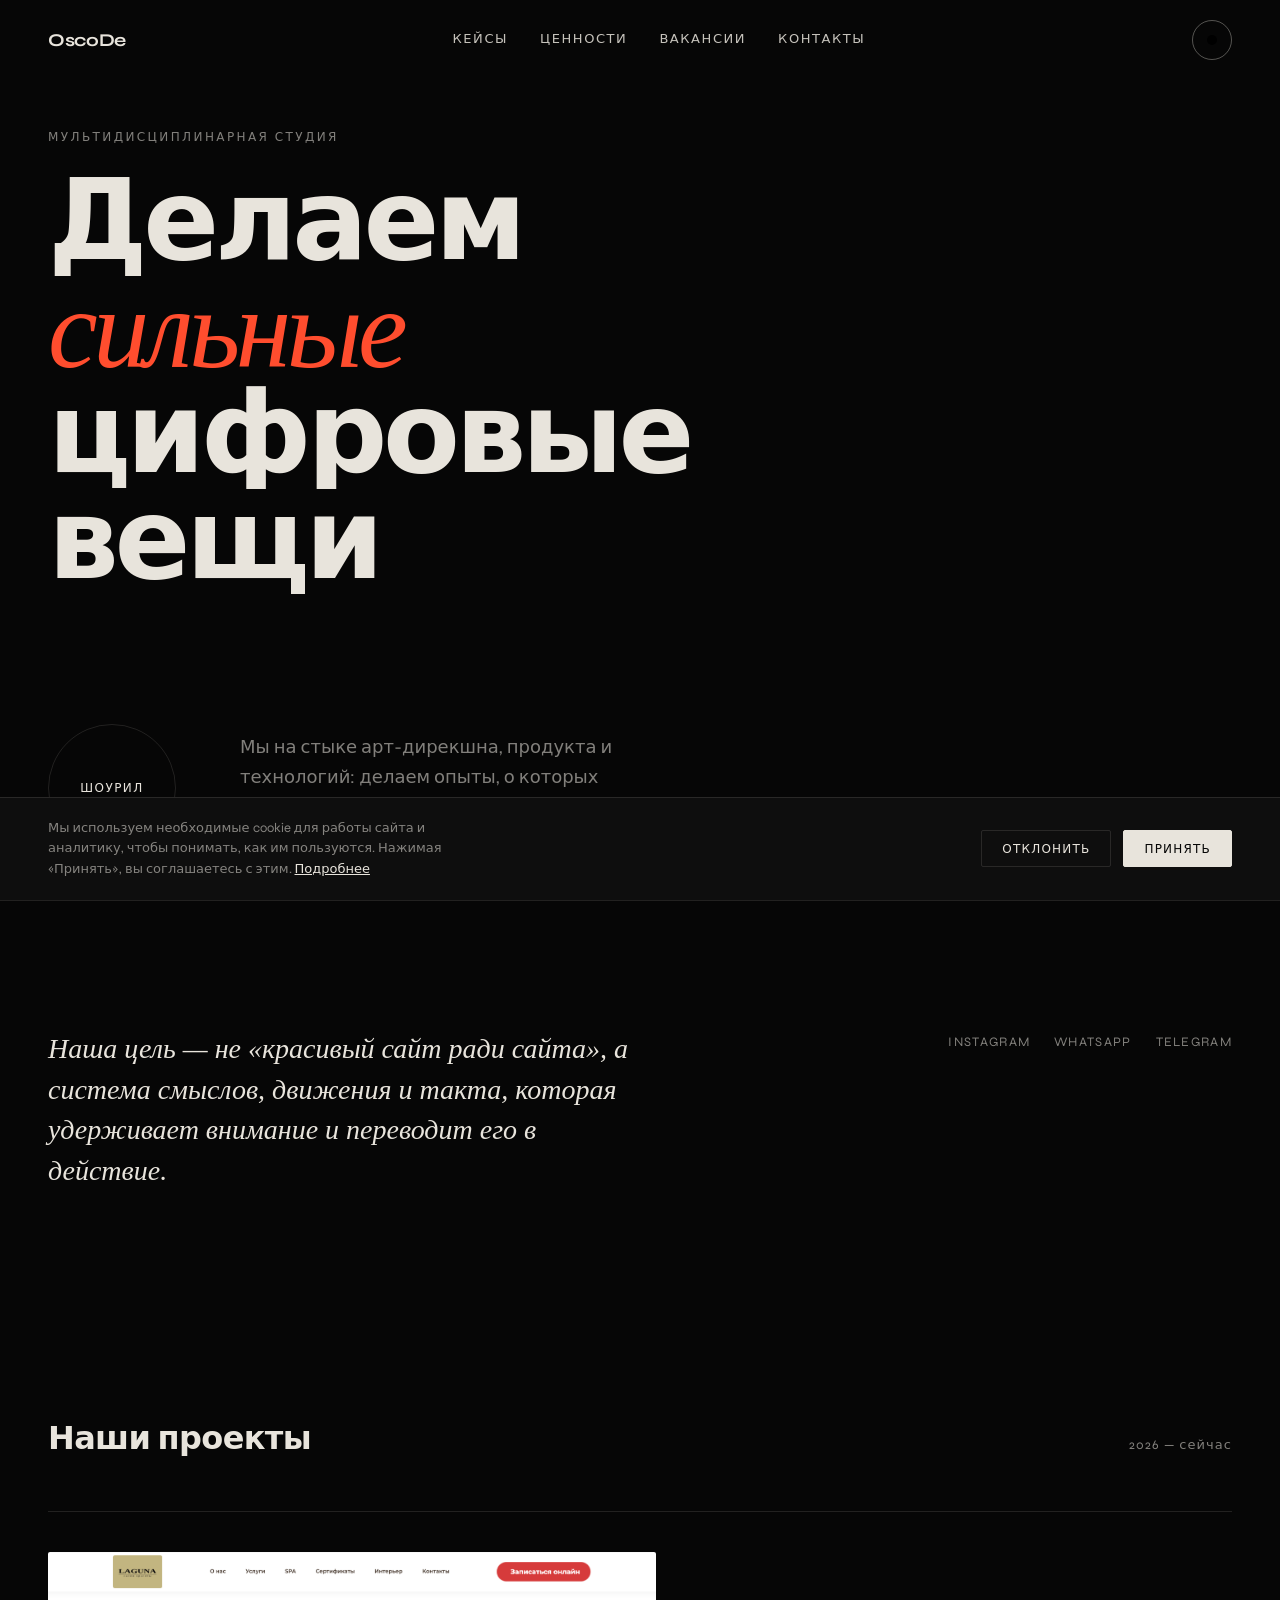
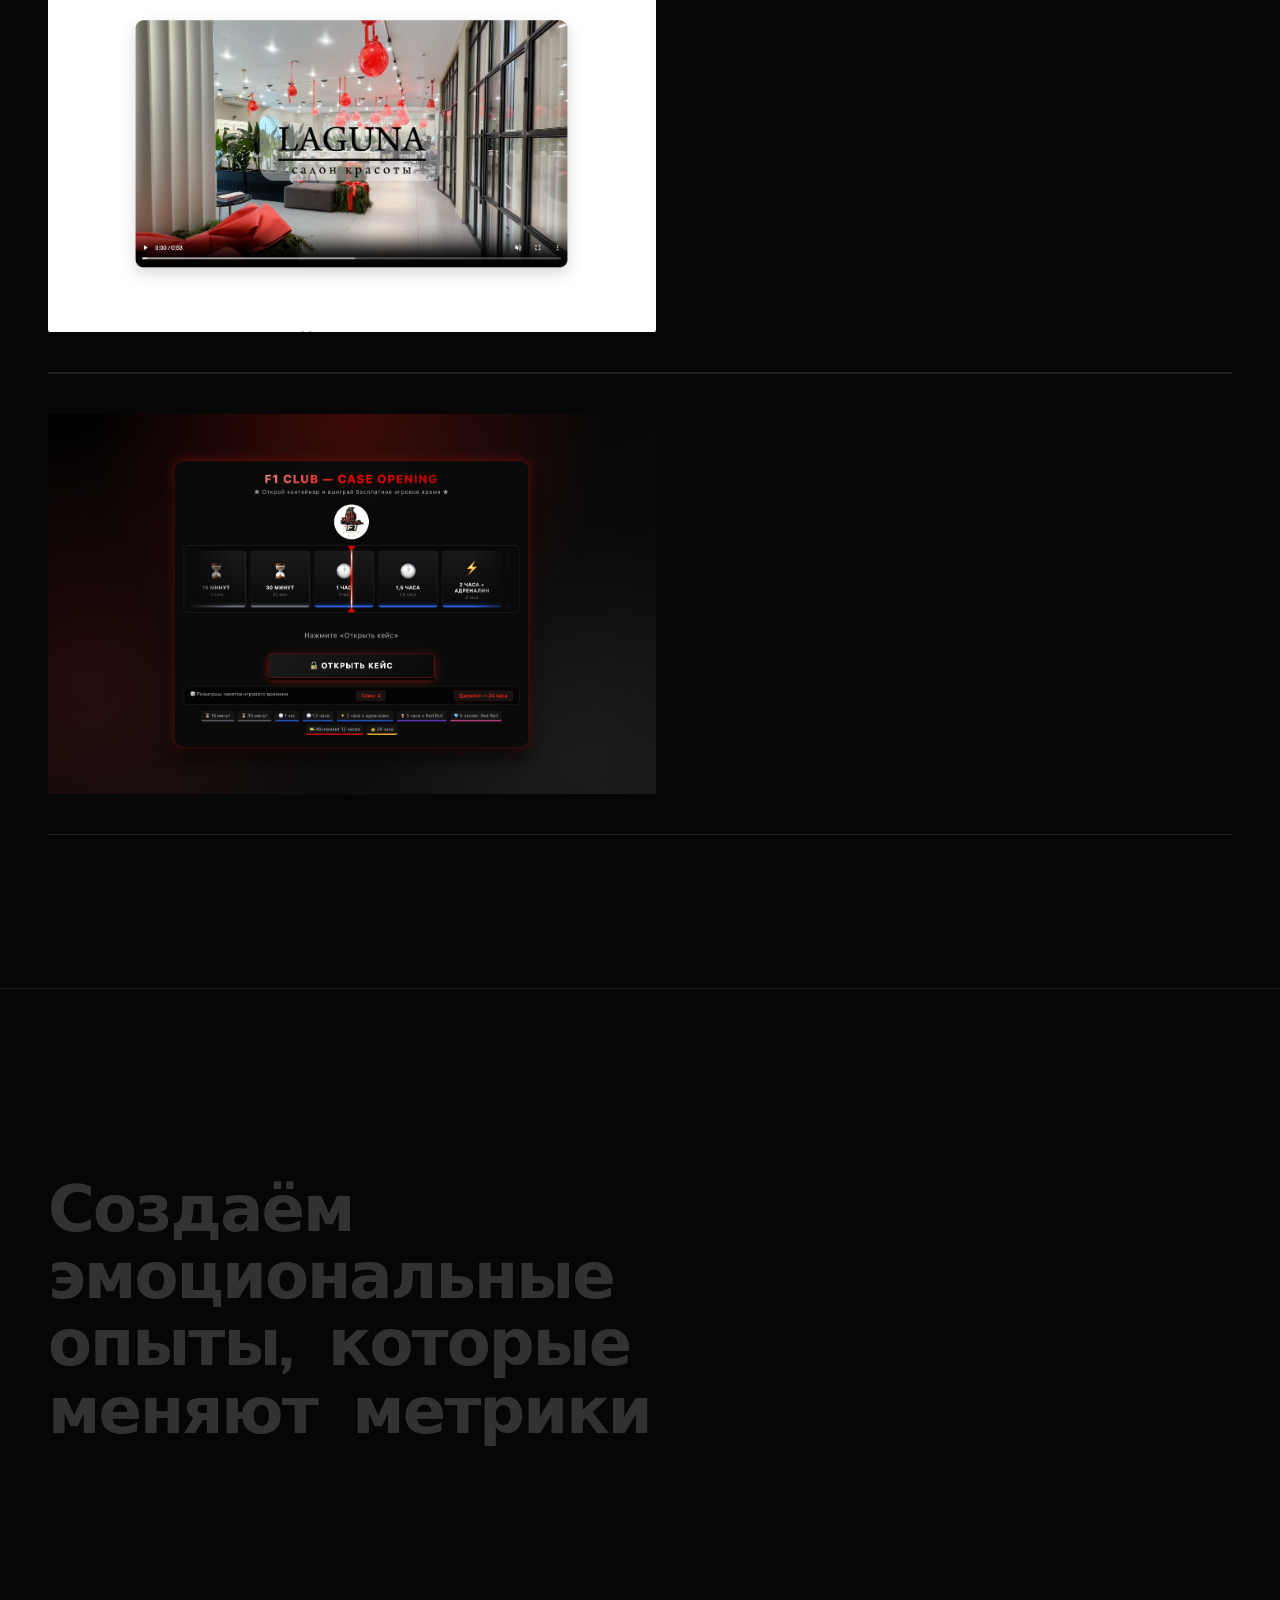
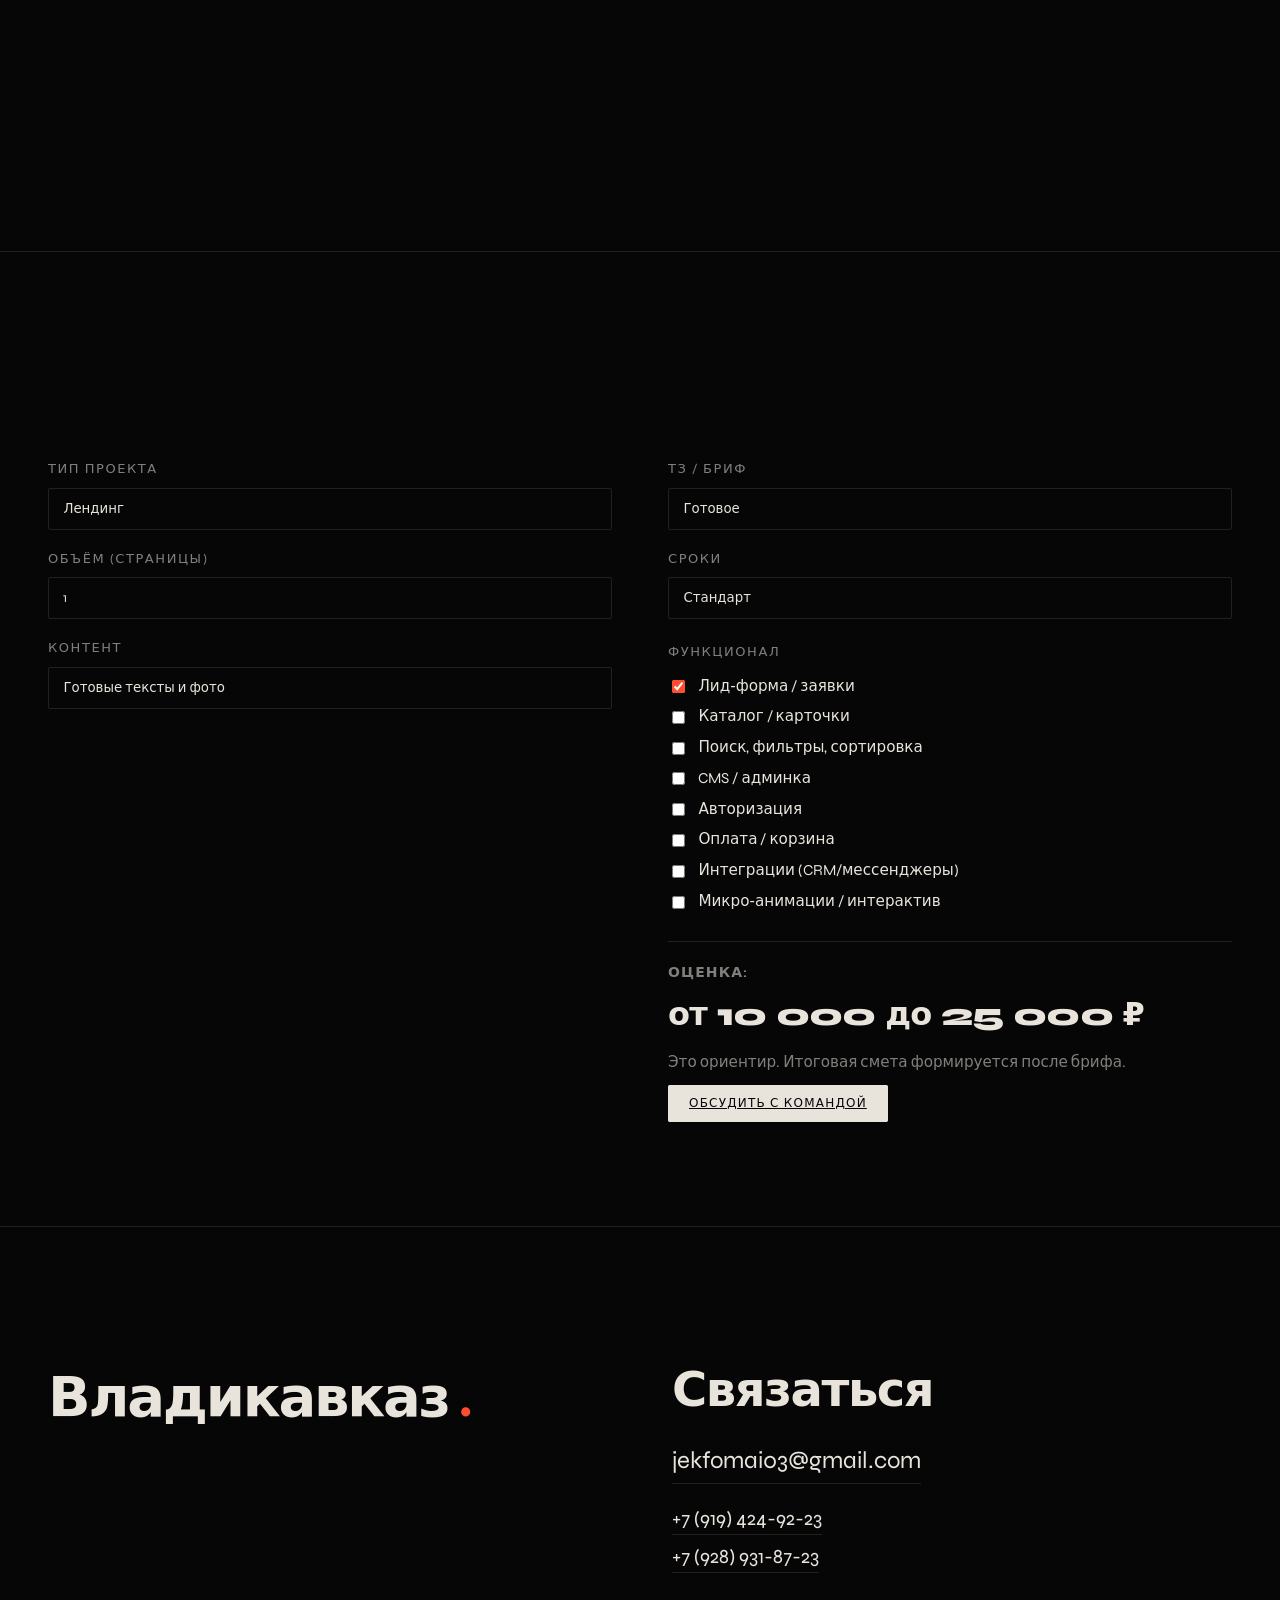
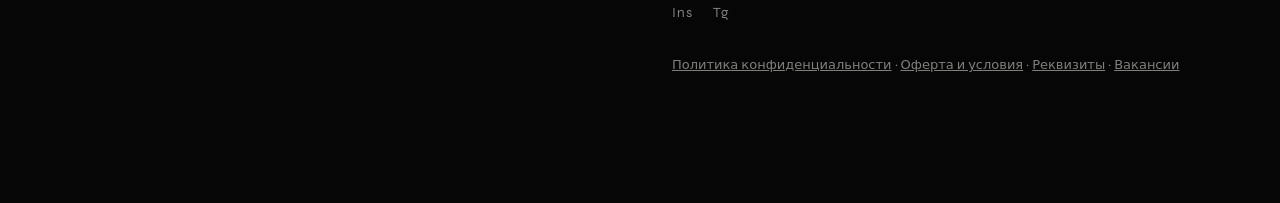
==== index.html @ dafb3a0c "Add files via upload" ====
<!DOCTYPE html>
<html lang="ru">
  <head>
    <meta charset="UTF-8" />
    <meta name="viewport" content="width=device-width, initial-scale=1.0, viewport-fit=cover" />
    <title>OscoDe — креативная студия</title>
    <link rel="preconnect" href="https://fonts.googleapis.com" />
    <link rel="preconnect" href="https://fonts.gstatic.com" crossorigin />
    <link
      href="https://fonts.googleapis.com/css2?family=Syne:wght@400;700&display=swap"
      rel="stylesheet"
    />
    <link rel="stylesheet" href="styles.css" />
  </head>
  <body>
    <header class="header">
      <a class="logo" href="index.html">OscoDe</a>
      <nav class="nav" aria-label="Основное меню">
        <a href="#work">Кейсы</a>
        <a href="#values">Ценности</a>
        <a href="careers.html">Вакансии</a>
        <a href="#contact">Контакты</a>
      </nav>
      <div class="header-actions">
        <button type="button" class="btn-sound" id="soundToggle" aria-pressed="false" title="Звук">
          <span class="btn-sound__icon" aria-hidden="true"></span>
          <span class="visually-hidden">Переключить звук</span>
        </button>
        <button type="button" class="btn-menu" id="menuToggle" aria-expanded="false" aria-controls="mobileNav">
          <span></span><span></span>
        </button>
      </div>
    </header>

    <div class="mobile-nav" id="mobileNav" hidden>
      <nav aria-label="Мобильное меню">
        <a href="#work">Кейсы</a>
        <a href="#values">Ценности</a>
        <a href="careers.html">Вакансии</a>
        <a href="#contact">Контакты</a>
      </nav>
      <a class="mobile-nav__reel" href="#showreel">Смотреть шоурил</a>
    </div>

    <main>
      <section class="hero" id="studio">
        <p class="hero__eyebrow" data-reveal>Мультидисциплинарная студия</p>
        <h1 class="hero__title" data-reveal>
          <span class="hero__line" data-split style="--ld: 0s">Делаем</span>
          <span class="hero__line hero__line--accent" data-split style="--ld: 0.15s">сильные</span>
          <span class="hero__line" data-split style="--ld: 0.3s">цифровые</span>
          <span class="hero__line" data-split style="--ld: 0.45s">вещи</span>
        </h1>
        <div class="hero__bottom" data-reveal>
          <a class="hero__cta" href="#showreel" id="showreel">Шоурил</a>
          <p class="hero__lead">
            Мы на стыке арт-дирекшна, продукта и технологий: делаем опыты, о которых говорят,
            и помогаем брендам расти в культуре, технологиях и развлечениях.
          </p>
        </div>
      </section>

      <section class="intro">
        <div class="intro__grid">
          <p class="intro__text" data-reveal>
            Наша цель — не «красивый сайт ради сайта», а система смыслов, движения и такта,
            которая удерживает внимание и переводит его в действие.
          </p>
          <ul class="intro__social" aria-label="Соцсети">
            <li><a href="https://www.instagram.com/osco.de?igsh=a25kbjk2dnR3MXRl" rel="noopener">Instagram</a></li>
            <li><a href="https://wa.me/89194249223" rel="noopener">WhatsApp</a></li>
            <li><a href="https://t.me/DATI05" rel="noopener">Telegram</a></li>
          </ul>
        </div>
      </section>

      <section class="work" id="work">
        <div class="section-head" data-reveal>
          <h2 class="section-head__title">Наши проекты</h2>
          <p class="section-head__meta">2026 — сейчас</p>
        </div>
        <div class="work__list">
          <article class="case">
            <a class="case__link" href="https://laguna15.ru/">
              <!-- <div class="case__media case__media--1" data-reveal></div> -->
              <img src="laguna.png" class="case__link-img">
              <div class="case__body" data-reveal>
                <span class="case__tag">Web</span>
                <h3 class="case__title">LAGUNA</h3>
                <p class="case__desc">Иммерсивный опыт для салона LAGUNA</p>
                <span class="case__arrow">Смотреть →</span>
              </div>
            </a>
          </article>
        </div>
        <div class="work__list">
          <article class="case">
            <a class="case__link" href="https://jekfomai03-ux.github.io/F1SPIN/">
              <!-- <div class="case__media case__media--1" data-reveal></div> -->
              <img src="F1.png" class="case__link-img">
              <div class="case__body" data-reveal>
                <span class="case__tag">Web</span>
                <h3 class="case__title">F1</h3>
                <p class="case__desc">Разработка рабочего продукта для компьютерного клуба F1</p>
                <span class="case__arrow">Смотреть →</span>
              </div>
            </a>
          </article>
        </div>
      </section>

      <section class="manifesto" id="values">
        <p class="manifesto__label" data-reveal>Как мы это делаем</p>
        <h2 class="manifesto__title" data-manifesto>
          Создаём эмоциональные опыты, которые меняют метрики
        </h2>
        <div class="manifesto__content" data-reveal>
          <p>
            OscoDe — команда дизайна и инженерии: мы работаем из Владикавказа с клиентами по всему миру.
            Фокус на качестве картинки, честности интерфейса и технической выверенности — наша подпись.
          </p>
          <p>
            Нам важно вести за собой зрителя: от первого кадра до конверсии — одной линией.
          </p>
        </div>
      </section>

      <section class="calculator" id="calculator">
        <div class="section-head" data-reveal>
          <h2 class="section-head__title">Калькулятор стоимости</h2>
          <p class="section-head__meta">Диапазон за разработку</p>
        </div>

        <div class="calculator__grid" data-reveal>
          <div class="calculator__col">
            <div class="field">
              <label for="calcType">Тип проекта</label>
              <select id="calcType">
                <option value="landing" selected>Лендинг</option>
                <option value="multipage">Многостраничный сайт</option>
                <option value="catalog">Сайт-каталог</option>
                <option value="webapp">Веб‑приложение</option>
              </select>
            </div>

            <div class="field">
              <label for="calcPages">Объём (страницы)</label>
              <select id="calcPages">
                <option value="1" selected>1</option>
                <option value="2-3">2–3</option>
                <option value="4-7">4–7</option>
                <option value="8-15">8–15</option>
                <option value="16+">16+</option>
              </select>
            </div>

            <div class="field">
              <label for="calcContent">Контент</label>
              <select id="calcContent">
                <option value="ready" selected>Готовые тексты и фото</option>
                <option value="partial">Частичная подготовка</option>
                <option value="need">Нужна подготовка</option>
              </select>
            </div>
          </div>

          <div class="calculator__col">
            <div class="field">
              <label for="calcBrief">ТЗ / бриф</label>
              <select id="calcBrief">
                <option value="clear" selected>Готовое</option>
                <option value="partial">Частично</option>
                <option value="none">Пока нет</option>
              </select>
            </div>

            <div class="field">
              <label for="calcTime">Сроки</label>
              <select id="calcTime">
                <option value="standard" selected>Стандарт</option>
                <option value="fast">Ускоренно</option>
                <option value="rush">Срочно</option>
              </select>
            </div>

            <div class="features">
              <p class="features__title">Функционал</p>

              <label class="check">
                <input type="checkbox" data-feat="form" checked />
                Лид‑форма / заявки
              </label>

              <label class="check">
                <input type="checkbox" data-feat="catalog" />
                Каталог / карточки
              </label>

              <label class="check">
                <input type="checkbox" data-feat="filters" />
                Поиск, фильтры, сортировка
              </label>

              <label class="check">
                <input type="checkbox" data-feat="cms" />
                CMS / админка
              </label>

              <label class="check">
                <input type="checkbox" data-feat="auth" />
                Авторизация
              </label>

              <label class="check">
                <input type="checkbox" data-feat="payment" />
                Оплата / корзина
              </label>

              <label class="check">
                <input type="checkbox" data-feat="integrations" />
                Интеграции (CRM/мессенджеры)
              </label>

              <label class="check">
                <input type="checkbox" data-feat="animations" />
                Микро‑анимации / интерактив
              </label>
            </div>

            <div class="calculator__result" aria-live="polite">
              <div class="calculator__range">
                <span class="calculator__rangeLabel">Оценка:</span>
                <span id="calcRangeText">—</span>
              </div>
              <p class="calculator__hint">
                Это ориентир. Итоговая смета формируется после брифа.
              </p>
              <a
                class="btn btn--primary calculator__btn"
                href="https://wa.me/79194249223"
                target="_blank"
                rel="noopener noreferrer"
              >
                Обсудить с командой
              </a>
            </div>
          </div>
        </div>
      </section>

      <footer class="footer" id="contact">
          <div class="footer__city">
            <h3>Владикавказ <span class="footer__dot">.</span></h3>
          </div>
        <div class="footer__contact" data-reveal>
          <h2 class="footer__heading">Связаться</h2>
          <a class="footer__email" href="mailto:hello@oscode.studio">jekfomai03@gmail.com</a>
          <ul class="footer__phones" aria-label="Телефоны">
            <li>
              <a class="footer__phone" href="tel:+79194249223">+7 (919) 424-92-23</a>
            </li>
            <li>
              <a class="footer__phone" href="tel:+79289318723">+7 (928) 931-87-23</a>
            </li>
          </ul>
          <ul class="footer__social">
            <li><a href="https://www.instagram.com/osco.de?igsh=a25kbjk2dnR3MXRl">Ins</a></li>
            <li><a href="https://t.me/DATI05" target="_blank" rel="noopener noreferrer">Tg</a></li>
          </ul>
          <p class="footer__legal">
            <a href="privacy.html">Политика конфиденциальности</a>
            ·
            <a href="offer.html">Оферта и условия</a>
            ·
            <a href="requisites.html">Реквизиты</a>
            ·
            <a href="careers.html">Вакансии</a>
          </p>
        </div>
      </footer>
    </main>

    <div class="cookie" id="cookieBar" role="dialog" aria-label="Файлы cookie">
      <p>
        Мы используем необходимые cookie для работы сайта и аналитику, чтобы понимать, как им пользуются.
        Нажимая «Принять», вы соглашаетесь с этим.
        <a href="#">Подробнее</a>
      </p>
      <div class="cookie__actions">
        <button type="button" class="btn btn--ghost" id="cookieDeny">Отклонить</button>
        <button type="button" class="btn btn--primary" id="cookieAccept">Принять</button>
      </div>
    </div>

    <audio id="ambient" src="fon2.mp3" loop preload="metadata" playsinline hidden></audio>

    <script src="main.js"></script>
  </body>
</html>
---- styles.css ----
:root {
  --bg: #060606;
  --bg-elevated: #0e0e0e;
  --text: #e8e4dc;
  --text-muted: rgba(232, 228, 220, 0.55);
  --accent: #ff4d2e;
  --line: rgba(232, 228, 220, 0.12);
  --font: "Syne", system-ui, sans-serif;
  --serif: Georgia, "Times New Roman", serif;
}

*, *::before, *::after { box-sizing: border-box; }

img {
  max-width: 100%;
  height: auto;
  display: block;
}

body {
  margin: 0;
  min-height: 100vh;
  min-height: 100svh;
  background: var(--bg);
  color: var(--text);
  font-family: var(--font);
  line-height: 1.5;
  -webkit-font-smoothing: antialiased;
  overflow-x: hidden;
  -webkit-tap-highlight-color: transparent;
}

[data-reveal] {
  opacity: 0;
  transform: translateY(18px);
  transition: opacity 0.7s cubic-bezier(0.22, 1, 0.36, 1), transform 0.7s cubic-bezier(0.22, 1, 0.36, 1);
  will-change: transform, opacity;
}

[data-reveal].reveal--active {
  opacity: 1;
  transform: translateY(0);
}

@media (prefers-reduced-motion: reduce) {
  [data-reveal] {
    opacity: 1;
    transform: none;
    transition: none;
  }
}

.visually-hidden {
  position: absolute;
  width: 1px;
  height: 1px;
  padding: 0;
  margin: -1px;
  overflow: hidden;
  clip: rect(0, 0, 0, 0);
  border: 0;
}

.header {
  position: fixed;
  top: 0;
  left: 0;
  right: 0;
  z-index: 100;
  display: flex;
  align-items: center;
  justify-content: space-between;
  padding: 1.25rem clamp(1rem, 4vw, 3rem);
  color: var(--text);
}

.logo {
  font-weight: 700;
  font-size: 1.125rem;
  letter-spacing: -0.02em;
  text-decoration: none;
  color: inherit;
}

.nav { display: none; gap: 2rem; }

.nav a {
  color: inherit;
  text-decoration: none;
  font-size: 0.8125rem;
  text-transform: uppercase;
  letter-spacing: 0.12em;
  opacity: 0.85;
}

.nav a:hover { opacity: 1; }

.nav a[aria-current="page"] {
  opacity: 1;
  color: var(--accent);
}

.header-actions { display: flex; align-items: center; gap: 0.75rem; }

.btn-sound {
  width: 2.5rem;
  height: 2.5rem;
  border: 1px solid rgba(232, 228, 220, 0.35);
  border-radius: 50%;
  background: transparent;
  cursor: pointer;
  display: grid;
  place-items: center;
}

.btn-sound[aria-pressed="true"] { border-color: var(--accent); }

.btn-sound__icon {
  width: 10px;
  height: 10px;
  border-radius: 50%;
  background: currentColor;
}

.btn-sound[aria-pressed="true"] .btn-sound__icon {
  background: var(--accent);
}

.btn-menu {
  width: 2.5rem;
  height: 2.5rem;
  border: none;
  background: transparent;
  cursor: pointer;
  display: flex;
  flex-direction: column;
  justify-content: center;
  gap: 6px;
  padding: 0;
  color: var(--text);
}

.btn-menu span {
  display: block;
  height: 2px;
  width: 100%;
  background: currentColor;
  transition: transform 0.25s ease;
}

.btn-menu[aria-expanded="true"] span:first-child { transform: translateY(4px) rotate(45deg); }
.btn-menu[aria-expanded="true"] span:last-child { transform: translateY(-4px) rotate(-45deg); }

.mobile-nav {
  position: fixed;
  inset: 0;
  z-index: 99;
  background: var(--bg);
  padding: max(6rem, calc(5rem + env(safe-area-inset-top))) max(1.5rem, env(safe-area-inset-right)) max(2rem, env(safe-area-inset-bottom)) max(1.5rem, env(safe-area-inset-left));
  display: flex;
  flex-direction: column;
  justify-content: center;
  gap: 2rem;
  overflow-y: auto;
  -webkit-overflow-scrolling: touch;
}

.mobile-nav[hidden] { display: none; }

.mobile-nav:not([hidden]) {
  animation: mobile-nav-in 0.35s cubic-bezier(0.22, 1, 0.36, 1);
}

@keyframes mobile-nav-in {
  from { opacity: 0; transform: translateY(-12px); }
  to { opacity: 1; transform: translateY(0); }
}

.mobile-nav nav { display: flex; flex-direction: column; gap: 1.25rem; }

.mobile-nav a {
  font-size: clamp(1.75rem, 6vw, 2.5rem);
  font-weight: 700;
  color: var(--text);
  text-decoration: none;
  letter-spacing: -0.03em;
}

.mobile-nav__reel {
  font-size: 0.875rem;
  text-transform: uppercase;
  letter-spacing: 0.15em;
  color: var(--accent);
  text-decoration: none;
}

.hero {
  min-height: 100vh;
  padding: clamp(5rem, 12vw, 8rem) clamp(1rem, 4vw, 3rem) 3rem;
  display: flex;
  flex-direction: column;
  justify-content: flex-end;
  position: relative;
  overflow: hidden;
}

.hero__eyebrow {
  font-size: 0.75rem;
  text-transform: uppercase;
  letter-spacing: 0.2em;
  color: var(--text-muted);
  margin: 0 0 1.5rem;
}

.hero__title {
  margin: 0 0 auto;
  font-weight: 700;
  font-size: clamp(2.5rem, 10vw, 7rem);
  line-height: 0.95;
  letter-spacing: -0.04em;
}

.hero__line { display: block; overflow: hidden; }

.hero__line--accent {
  color: var(--accent);
  font-style: italic;
  font-family: var(--serif);
  font-weight: 400;
}

.hero__line .char {
  display: inline-block;
  transform: translateY(110%);
  animation: char-in 0.7s ease forwards;
  animation-delay: calc(var(--ld, 0s) + var(--i) * 0.03s);
}

@keyframes char-in { to { transform: translateY(0); } }

.hero__bottom {
  display: grid;
  gap: 2rem;
  margin-top: 3rem;
  align-items: end;
}

.hero__cta {
  display: inline-flex;
  align-items: center;
  justify-content: center;
  width: 8rem;
  height: 8rem;
  border-radius: 50%;
  border: 1px solid var(--line);
  color: var(--text);
  text-decoration: none;
  font-size: 0.75rem;
  text-transform: uppercase;
  letter-spacing: 0.12em;
}

.hero__cta:hover { border-color: var(--accent); color: var(--accent); }

.hero__lead {
  margin: 0;
  max-width: 36ch;
  font-size: clamp(1rem, 2vw, 1.125rem);
  color: var(--text-muted);
  line-height: 1.65;
}

.intro {
  padding: clamp(4rem, 10vw, 8rem) clamp(1rem, 4vw, 3rem);
  border-top: 1px solid var(--line);
}

.intro__grid { display: grid; gap: 2rem; }

.intro__text {
  margin: 0;
  font-family: var(--serif);
  font-size: clamp(1.25rem, 2.5vw, 1.75rem);
  line-height: 1.45;
  font-style: italic;
  max-width: 42ch;
}

.intro__social {
  list-style: none;
  margin: 0;
  padding: 0;
  display: flex;
  flex-wrap: wrap;
  gap: 1rem 1.5rem;
}

.intro__social a {
  color: var(--text-muted);
  text-decoration: none;
  font-size: 0.8125rem;
  text-transform: uppercase;
  letter-spacing: 0.1em;
}

.intro__social a:hover { color: var(--accent); }

.work { padding: clamp(3rem, 8vw, 6rem) clamp(1rem, 4vw, 3rem) clamp(6rem, 12vw, 10rem); }

.section-head {
  display: flex;
  flex-wrap: wrap;
  align-items: baseline;
  justify-content: space-between;
  gap: 1rem;
  margin-bottom: 3rem;
}

.section-head__title {
  margin: 0;
  font-size: clamp(1.5rem, 3vw, 2rem);
  font-weight: 700;
  letter-spacing: -0.02em;
}

.section-head__meta {
  margin: 0;
  font-size: 0.8125rem;
  color: var(--text-muted);
  letter-spacing: 0.08em;
}

.case { border-top: 1px solid var(--line); }
.case:last-child { border-bottom: 1px solid var(--line); }

.case__link {
  display: grid;
  grid-template-columns: 1fr;
  gap: 1.5rem;
  padding: 2rem 0;
  text-decoration: none;
  color: inherit;
}
.case__link-img {
  width: 100%;
  aspect-ratio: 16 / 10;
  object-fit: cover;
  border-radius: 2px;
}
.case__media {
  aspect-ratio: 16 / 10;
  border-radius: 2px;
  overflow: hidden;
}

.case__media--1 { background: linear-gradient(135deg, #1a1512, #3d2418); }
.case__media--2 { background: linear-gradient(160deg, #0a1628, #1e3a5f); }
.case__media--3 { background: linear-gradient(145deg, #12120a, #2a2a1a); }
.case__media--4 { background: linear-gradient(180deg, #140a18, #2d1535); }

.case__body { display: flex; flex-direction: column; gap: 0.5rem; }

.case__tag {
  font-size: 0.6875rem;
  text-transform: uppercase;
  letter-spacing: 0.15em;
  color: var(--text-muted);
}

.case__title {
  margin: 0;
  font-size: clamp(1.5rem, 3vw, 2.25rem);
  font-weight: 700;
  letter-spacing: -0.03em;
}

.case__desc {
  margin: 0;
  color: var(--text-muted);
  max-width: 40ch;
  font-size: 0.9375rem;
}

.case__arrow {
  margin-top: 0.75rem;
  font-size: 0.8125rem;
  color: var(--accent);
  letter-spacing: 0.06em;
}

.case__link:hover .case__arrow {
  text-decoration: underline;
}

.manifesto {
  padding: clamp(5rem, 12vw, 10rem) clamp(1rem, 4vw, 3rem);
  border-top: 1px solid var(--line);
}

.manifesto__label {
  margin: 0 0 1rem;
  font-size: 0.75rem;
  text-transform: uppercase;
  letter-spacing: 0.2em;
  color: var(--text-muted);
}

.manifesto__title {
  margin: 0 0 3rem;
  font-weight: 700;
  font-size: clamp(1.75rem, 5vw, 4rem);
  line-height: 1.05;
  letter-spacing: -0.03em;
  max-width: 18ch;
}

.manifesto__title .word {
  display: inline-block;
  margin-right: 0.35em;
  opacity: 0.2;
  transition: opacity 0.5s ease;
  transition-delay: var(--wd, 0s);
}

.manifesto__title.is-visible .word { opacity: 1; }

.manifesto__content { max-width: 52ch; }

.manifesto__content p {
  margin: 0 0 1.25rem;
  color: var(--text-muted);
  font-size: 1rem;
  line-height: 1.7;
}

.manifesto__link {
  display: inline-block;
  margin-top: 1rem;
  color: var(--accent);
  text-decoration: none;
  font-size: 0.875rem;
  text-transform: uppercase;
  letter-spacing: 0.12em;
}

.manifesto__link:hover { text-decoration: underline; }

.footer {
  padding: clamp(4rem, 10vw, 8rem) clamp(1rem, 4vw, 3rem);
  border-top: 1px solid var(--line);
  display: grid;
  gap: 4rem;
}

.footer__cities { display: flex; flex-direction: column; gap: 1.5rem; }

.footer__city h3 {
  margin: 0;
  font-size: clamp(2rem, 5vw, 3.5rem);
  font-weight: 700;
  letter-spacing: -0.04em;
}

.footer__dot {
  color: var(--accent);
  font-family: var(--serif);
  font-style: italic;
}

.footer__heading {
  margin: 0 0 1rem;
  font-size: clamp(2rem, 4vw, 3rem);
  font-weight: 700;
  letter-spacing: -0.03em;
}

.footer__email {
  display: block;
  font-size: clamp(1.125rem, 2vw, 1.5rem);
  color: var(--text);
  text-decoration: none;
  margin-bottom: 1.25rem;
  border-bottom: 1px solid var(--line);
  padding-bottom: 0.25rem;
  width: fit-content;
}

.footer__email:hover { color: var(--accent); border-color: var(--accent); }

.footer__phones {
  list-style: none;
  margin: 0 0 1.75rem;
  padding: 0;
  display: flex;
  flex-direction: column;
  gap: 0.5rem;
}

.footer__phone {
  font-size: clamp(1rem, 2vw, 1.25rem);
  color: var(--text);
  text-decoration: none;
  border-bottom: 1px solid var(--line);
  padding-bottom: 0.2rem;
  width: fit-content;
}

.footer__phone:hover {
  color: var(--accent);
  border-color: var(--accent);
}

.footer__social {
  list-style: none;
  margin: 0 0 2rem;
  padding: 0;
  display: flex;
  gap: 1.25rem;
}

.footer__social a {
  color: var(--text-muted);
  text-decoration: none;
  font-size: 0.875rem;
  letter-spacing: 0.08em;
}

.footer__social a:hover { color: var(--accent); }

.footer__legal {
  margin: 0;
  font-size: 0.8125rem;
  color: var(--text-muted);
}

.footer__legal a { color: inherit; }

.calculator {
  padding: clamp(4rem, 10vw, 7rem) clamp(1rem, 4vw, 3rem);
  border-top: 1px solid var(--line);
}

.calculator__grid {
  display: grid;
  gap: 2.25rem;
}

@media (min-width: 900px) {
  .calculator__grid {
    grid-template-columns: 1fr 1fr;
    gap: 3.5rem;
  }
}

.calculator__col {
  display: flex;
  flex-direction: column;
  gap: 1.25rem;
}

.field {
  display: flex;
  flex-direction: column;
  gap: 0.5rem;
}

.field label {
  font-size: 0.8125rem;
  text-transform: uppercase;
  letter-spacing: 0.12em;
  color: var(--text-muted);
}

.field select,
.field input[type="range"] {
  width: 100%;
}

.field select {
  appearance: none;
  background: transparent;
  border: 1px solid var(--line);
  color: var(--text);
  padding: 0.75rem 0.9rem;
  border-radius: 2px;
  font-family: inherit;
}

.field__row {
  display: flex;
  align-items: baseline;
  justify-content: space-between;
  gap: 1rem;
}

.field__value {
  font-size: 0.875rem;
  color: var(--text-muted);
}

.features {
  padding-top: 0.25rem;
}

.features__title {
  margin: 0 0 0.75rem;
  font-size: 0.8125rem;
  text-transform: uppercase;
  letter-spacing: 0.12em;
  color: var(--text-muted);
}

.check {
  display: flex;
  gap: 0.65rem;
  align-items: flex-start;
  margin: 0.5rem 0;
  cursor: pointer;
  color: var(--text);
  font-size: 0.95rem;
}

.check input {
  margin-top: 0.35rem;
  accent-color: var(--accent);
}

.calculator__result {
  border-top: 1px solid var(--line);
  padding-top: 1.25rem;
}

.calculator__range {
  display: flex;
  flex-wrap: wrap;
  align-items: baseline;
  gap: 0.5rem;
  font-size: clamp(1.3rem, 2.6vw, 2rem);
  font-weight: 800;
  letter-spacing: -0.02em;
}

.calculator__rangeLabel {
  color: var(--text-muted);
  font-size: 0.875rem;
  letter-spacing: 0.08em;
  text-transform: uppercase;
  font-weight: 700;
}

.calculator__hint {
  margin: 0.75rem 0 1rem;
  color: var(--text-muted);
  max-width: 55ch;
  font-size: 0.95rem;
  line-height: 1.55;
}

.calculator__btn {
  width: fit-content;
}

.cookie {
  position: fixed;
  bottom: 0;
  left: 0;
  right: 0;
  z-index: 200;
  padding: 1.25rem clamp(1rem, 4vw, 3rem);
  background: var(--bg-elevated);
  border-top: 1px solid var(--line);
  display: flex;
  flex-wrap: wrap;
  align-items: center;
  justify-content: space-between;
  gap: 1rem;
  transition: transform 0.3s ease;
}

.cookie[hidden] { display: none; }
.cookie.is-hidden { transform: translateY(100%); }

.cookie p {
  margin: 0;
  max-width: 52ch;
  font-size: 0.8125rem;
  color: var(--text-muted);
  line-height: 1.6;
}

.cookie a { color: var(--text); }

.cookie__actions { display: flex; gap: 0.75rem; }

.btn {
  padding: 0.65rem 1.25rem;
  font-family: inherit;
  font-size: 0.75rem;
  text-transform: uppercase;
  letter-spacing: 0.1em;
  cursor: pointer;
  border-radius: 2px;
  border: 1px solid var(--line);
  background: transparent;
  color: var(--text);
}

.btn--primary {
  background: var(--text);
  color: var(--bg);
  border-color: var(--text);
}

.btn--primary:hover { background: var(--accent); border-color: var(--accent); color: #fff; }

@media (min-width: 768px) {
  .intro__grid { grid-template-columns: 1fr auto; align-items: start; }
  .hero__bottom { grid-template-columns: auto 1fr; gap: 4rem; }
  .footer { grid-template-columns: 1fr 1fr; align-items: start; }
}

@media (min-width: 900px) {
  .nav { display: flex; }
  .btn-menu { display: none; }
  .case__link {
    grid-template-columns: minmax(0, 1.1fr) minmax(0, 1fr);
    align-items: center;
    padding: 2.5rem 1rem;
    margin: 0 -1rem;
  }
  .case__link:hover { background: rgba(255, 255, 255, 0.03); }
}

/* ——— Мобильная версия ——— */
@media (max-width: 767px) {
  .header {
    padding-top: max(1rem, env(safe-area-inset-top));
    padding-left: max(1rem, env(safe-area-inset-left));
    padding-right: max(1rem, env(safe-area-inset-right));
  }

  .btn-sound,
  .btn-menu {
    min-width: 2.75rem;
    min-height: 2.75rem;
  }

  .mobile-nav a {
    padding: 0.25rem 0;
  }

  .hero {
    min-height: 100svh;
    padding-top: max(5rem, calc(4rem + env(safe-area-inset-top)));
    padding-bottom: max(2rem, env(safe-area-inset-bottom));
  }

  .hero__title {
    font-size: clamp(2.25rem, 11vw, 3.5rem);
  }

  .hero__bottom {
    margin-top: 2rem;
    gap: 1.5rem;
  }

  .hero__cta {
    width: 5.5rem;
    height: 5.5rem;
    font-size: 0.6875rem;
  }

  .hero__lead {
    max-width: none;
    font-size: 1rem;
  }

  .intro {
    padding-top: 3rem;
    padding-bottom: 3rem;
  }

  .intro__text {
    max-width: none;
  }

  .work {
    padding-top: 2.5rem;
    padding-bottom: 4rem;
  }

  .section-head {
    flex-direction: column;
    align-items: flex-start;
    gap: 0.35rem;
    margin-bottom: 2rem;
  }

  .case__link {
    padding: 1.5rem 0;
    gap: 1.25rem;
  }

  .case__desc {
    max-width: none;
  }

  .manifesto {
    padding-top: 4rem;
    padding-bottom: 4rem;
  }

  .manifesto__title {
    max-width: none;
    margin-bottom: 2rem;
  }

  .calculator {
    padding-top: 3rem;
    padding-bottom: 3rem;
  }

  .calculator__grid {
    gap: 2rem;
  }

  .field select {
    font-size: 16px;
    padding: 0.85rem 0.9rem;
  }

  .check {
    font-size: 0.9rem;
    padding: 0.15rem 0;
  }

  .calculator__btn {
    display: flex;
    width: 100%;
    justify-content: center;
    text-align: center;
  }

  .footer {
    gap: 2.5rem;
    padding-bottom: max(3rem, env(safe-area-inset-bottom));
  }

  .footer__legal {
    line-height: 1.85;
    font-size: 0.75rem;
  }

  .cookie {
    flex-direction: column;
    align-items: stretch;
    padding-bottom: max(1.25rem, env(safe-area-inset-bottom));
    padding-left: max(1rem, env(safe-area-inset-left));
    padding-right: max(1rem, env(safe-area-inset-right));
  }

  .cookie p {
    max-width: none;
    font-size: 0.75rem;
  }

  .cookie__actions {
    width: 100%;
  }

  .cookie__actions .btn {
    flex: 1;
    text-align: center;
    padding: 0.75rem 1rem;
  }

  .legal {
    padding-top: max(3rem, calc(2rem + env(safe-area-inset-top)));
    padding-bottom: max(2.5rem, env(safe-area-inset-bottom));
  }

  .careers {
    padding-top: max(5rem, calc(4rem + env(safe-area-inset-top)));
    padding-bottom: max(3rem, env(safe-area-inset-bottom));
  }

  .vacancy {
    padding: 2rem 0;
  }

  .vacancy__btn {
    width: 100%;
    justify-content: center;
  }
}

@media (max-width: 380px) {
  .hero__title {
    font-size: 2.1rem;
  }

  .mobile-nav a {
    font-size: 1.65rem;
  }
}

.legal-page {
  background: var(--bg);
  color: var(--text);
}

.legal {
  max-width: 900px;
  margin: 0 auto;
  padding: clamp(5rem, 10vw, 7rem) clamp(1rem, 4vw, 2rem) clamp(3rem, 8vw, 5rem);
}

.legal__back {
  display: inline-block;
  margin-bottom: 2rem;
  color: var(--text-muted);
  text-decoration: none;
  font-size: 0.8125rem;
  text-transform: uppercase;
  letter-spacing: 0.12em;
}

.legal__back:hover {
  color: var(--accent);
}

.legal__title {
  margin: 0 0 1.5rem;
  font-size: clamp(2rem, 5vw, 3rem);
  letter-spacing: -0.03em;
}

.legal__lead {
  margin: 0 0 2rem;
  color: var(--text-muted);
  max-width: 62ch;
}

.legal__section {
  padding: 1.25rem 0;
  border-top: 1px solid var(--line);
}

.legal__section:last-of-type {
  border-bottom: 1px solid var(--line);
}

.legal__section h2 {
  margin: 0 0 0.75rem;
  font-size: clamp(1.125rem, 2vw, 1.5rem);
}

.legal__section p {
  margin: 0 0 0.75rem;
  color: var(--text-muted);
  line-height: 1.65;
}

.legal__section ul {
  margin: 0.5rem 0 0;
  padding-left: 1.1rem;
  color: var(--text-muted);
}

.legal__section li {
  margin: 0.35rem 0;
}

.legal__updated {
  margin-top: 1.5rem;
  font-size: 0.875rem;
  color: var(--text-muted);
}

/* Страница вакансий */
.careers-page {
  background: var(--bg);
  color: var(--text);
}

.careers {
  max-width: 960px;
  margin: 0 auto;
  padding: clamp(5.5rem, 12vw, 7.5rem) clamp(1rem, 4vw, 2rem) clamp(4rem, 10vw, 6rem);
}

.careers__eyebrow {
  margin: 0 0 1rem;
  font-size: 0.75rem;
  text-transform: uppercase;
  letter-spacing: 0.2em;
  color: var(--text-muted);
}

.careers__title {
  margin: 0 0 1.25rem;
  font-size: clamp(2.25rem, 6vw, 3.75rem);
  font-weight: 700;
  letter-spacing: -0.04em;
  line-height: 1.05;
}

.careers__lead {
  margin: 0 0 3rem;
  max-width: 52ch;
  font-size: clamp(1rem, 2vw, 1.125rem);
  color: var(--text-muted);
  line-height: 1.65;
}

.vacancies {
  display: flex;
  flex-direction: column;
  gap: 0;
}

.vacancy {
  border-top: 1px solid var(--line);
  padding: 2.5rem 0;
  display: grid;
  gap: 2rem;
}

.vacancy:last-child {
  border-bottom: 1px solid var(--line);
}

@media (min-width: 800px) {
  .vacancy {
    grid-template-columns: minmax(0, 1fr) minmax(0, 1.05fr);
    gap: 3rem;
    align-items: start;
    padding: 3rem 0;
  }
}

.vacancy__head {
  position: relative;
}

.vacancy__tag {
  display: inline-block;
  margin-bottom: 0.75rem;
  font-size: 0.6875rem;
  text-transform: uppercase;
  letter-spacing: 0.15em;
  color: var(--accent);
}

.vacancy__title {
  margin: 0 0 1rem;
  font-size: clamp(1.5rem, 3vw, 2rem);
  font-weight: 700;
  letter-spacing: -0.03em;
}

.vacancy__pitch {
  margin: 0;
  font-family: var(--serif);
  font-size: clamp(1.05rem, 2vw, 1.2rem);
  font-style: italic;
  line-height: 1.5;
  color: var(--text-muted);
}

.vacancy__pitch strong {
  color: var(--text);
  font-weight: 400;
}

.vacancy__body {
  border-left: 1px solid var(--line);
  padding-left: 0;
}

@media (min-width: 800px) {
  .vacancy__body {
    padding-left: 2rem;
  }
}

@media (max-width: 799px) {
  .vacancy__body {
    border-left: none;
    padding-top: 0.5rem;
    border-top: 1px solid rgba(232, 228, 220, 0.06);
  }
}

.vacancy__sub {
  margin: 0 0 0.65rem;
  font-size: 0.8125rem;
  text-transform: uppercase;
  letter-spacing: 0.12em;
  color: var(--text-muted);
  font-weight: 700;
}

.vacancy__sub:not(:first-of-type) {
  margin-top: 1.5rem;
}

.vacancy__list {
  margin: 0;
  padding-left: 1.1rem;
  color: var(--text-muted);
  line-height: 1.6;
}

.vacancy__list li {
  margin: 0.4rem 0;
}

.vacancy__note {
  margin: 1.25rem 0 1.5rem;
  font-size: 0.9rem;
  color: var(--text-muted);
  line-height: 1.55;
  max-width: 48ch;
}

.vacancy__btn {
  display: inline-flex;
  text-decoration: none;
}

.vacancy--accent .vacancy__tag {
  color: var(--text-muted);
}

.vacancy--accent .vacancy__head::before {
  content: "";
  position: absolute;
  left: -1rem;
  top: 0;
  bottom: 0;
  width: 3px;
  background: linear-gradient(180deg, var(--accent), transparent);
  opacity: 0.85;
  border-radius: 2px;
}

@media (max-width: 799px) {
  .vacancy--accent .vacancy__head::before {
    left: 0;
    width: 100%;
    height: 3px;
    bottom: auto;
    top: -0.5rem;
  }
}

.careers__footer {
  margin: 3rem 0 0;
  font-size: 0.875rem;
  color: var(--text-muted);
}

.careers__footer a {
  color: var(--text);
  text-decoration: none;
  border-bottom: 1px solid var(--line);
}

.careers__footer a:hover {
  color: var(--accent);
  border-color: var(--accent);
}

.careers__back {
  margin-left: 0.25rem;
}
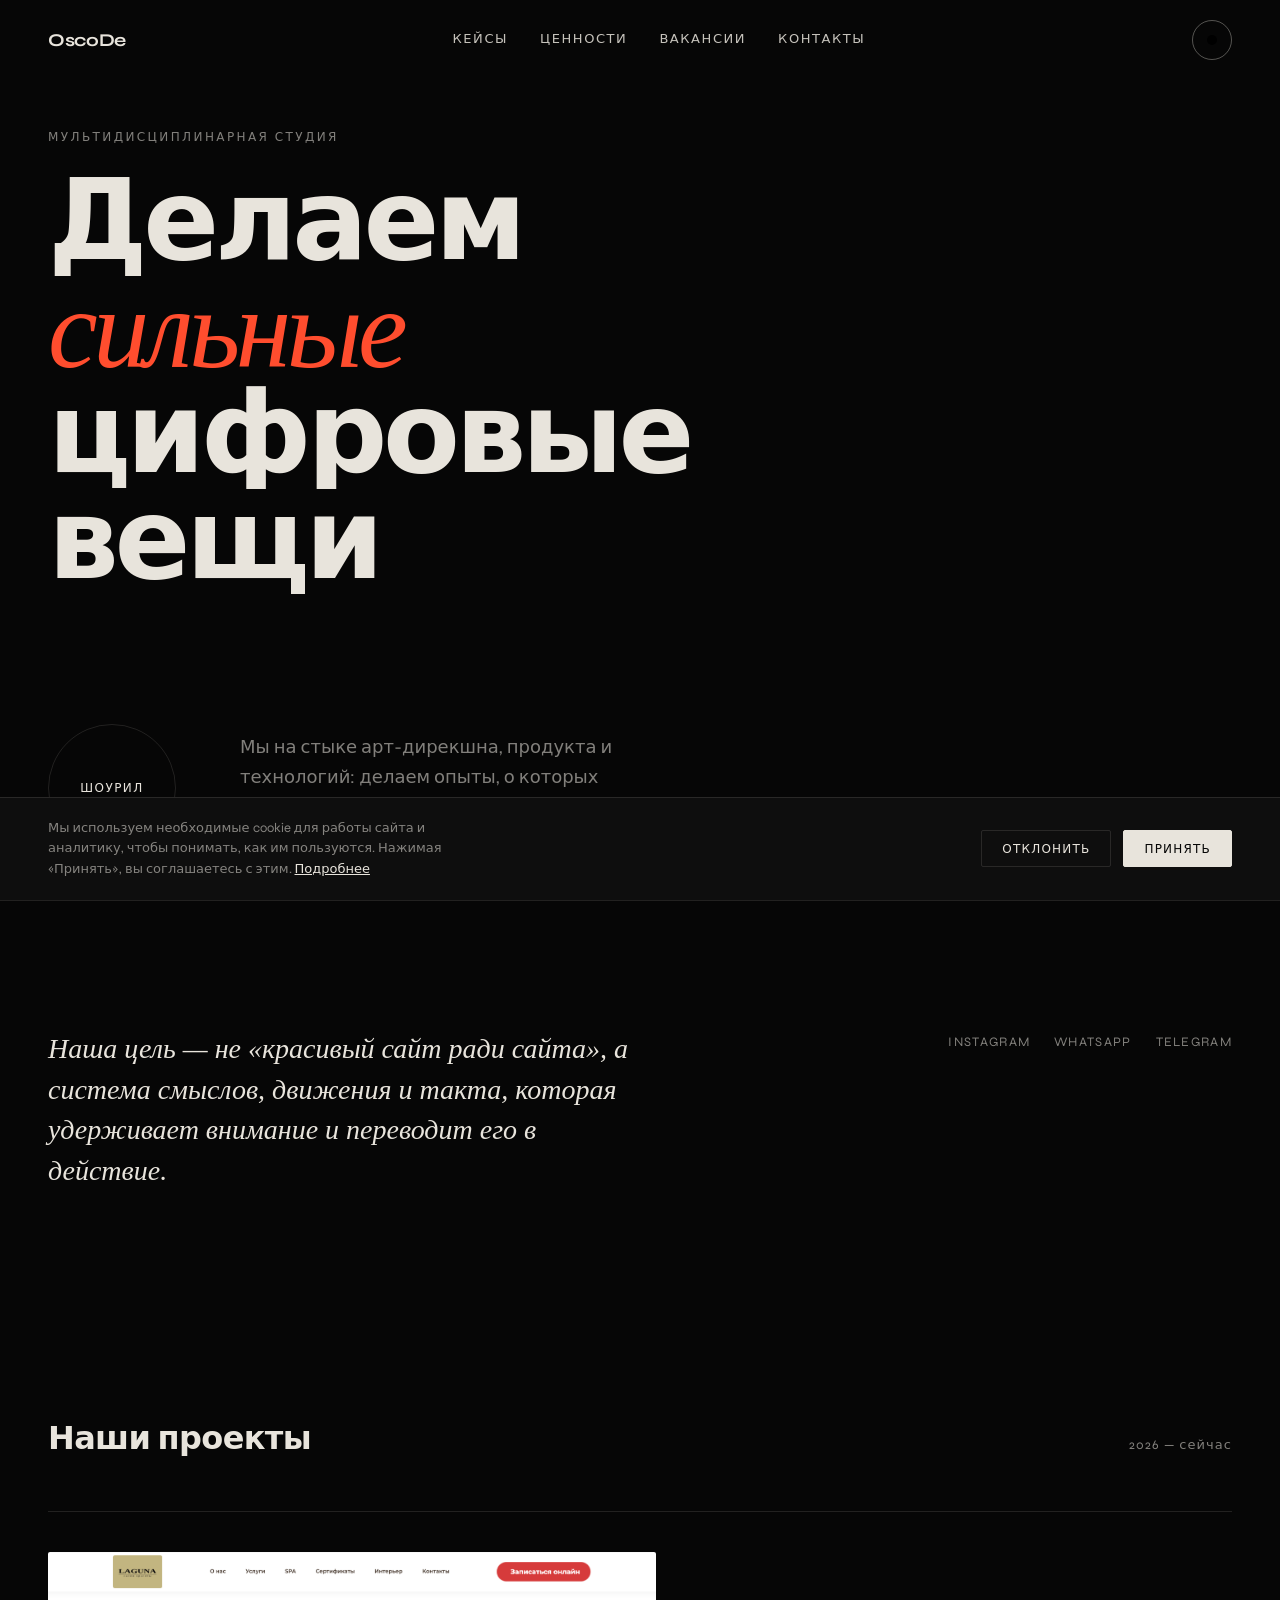
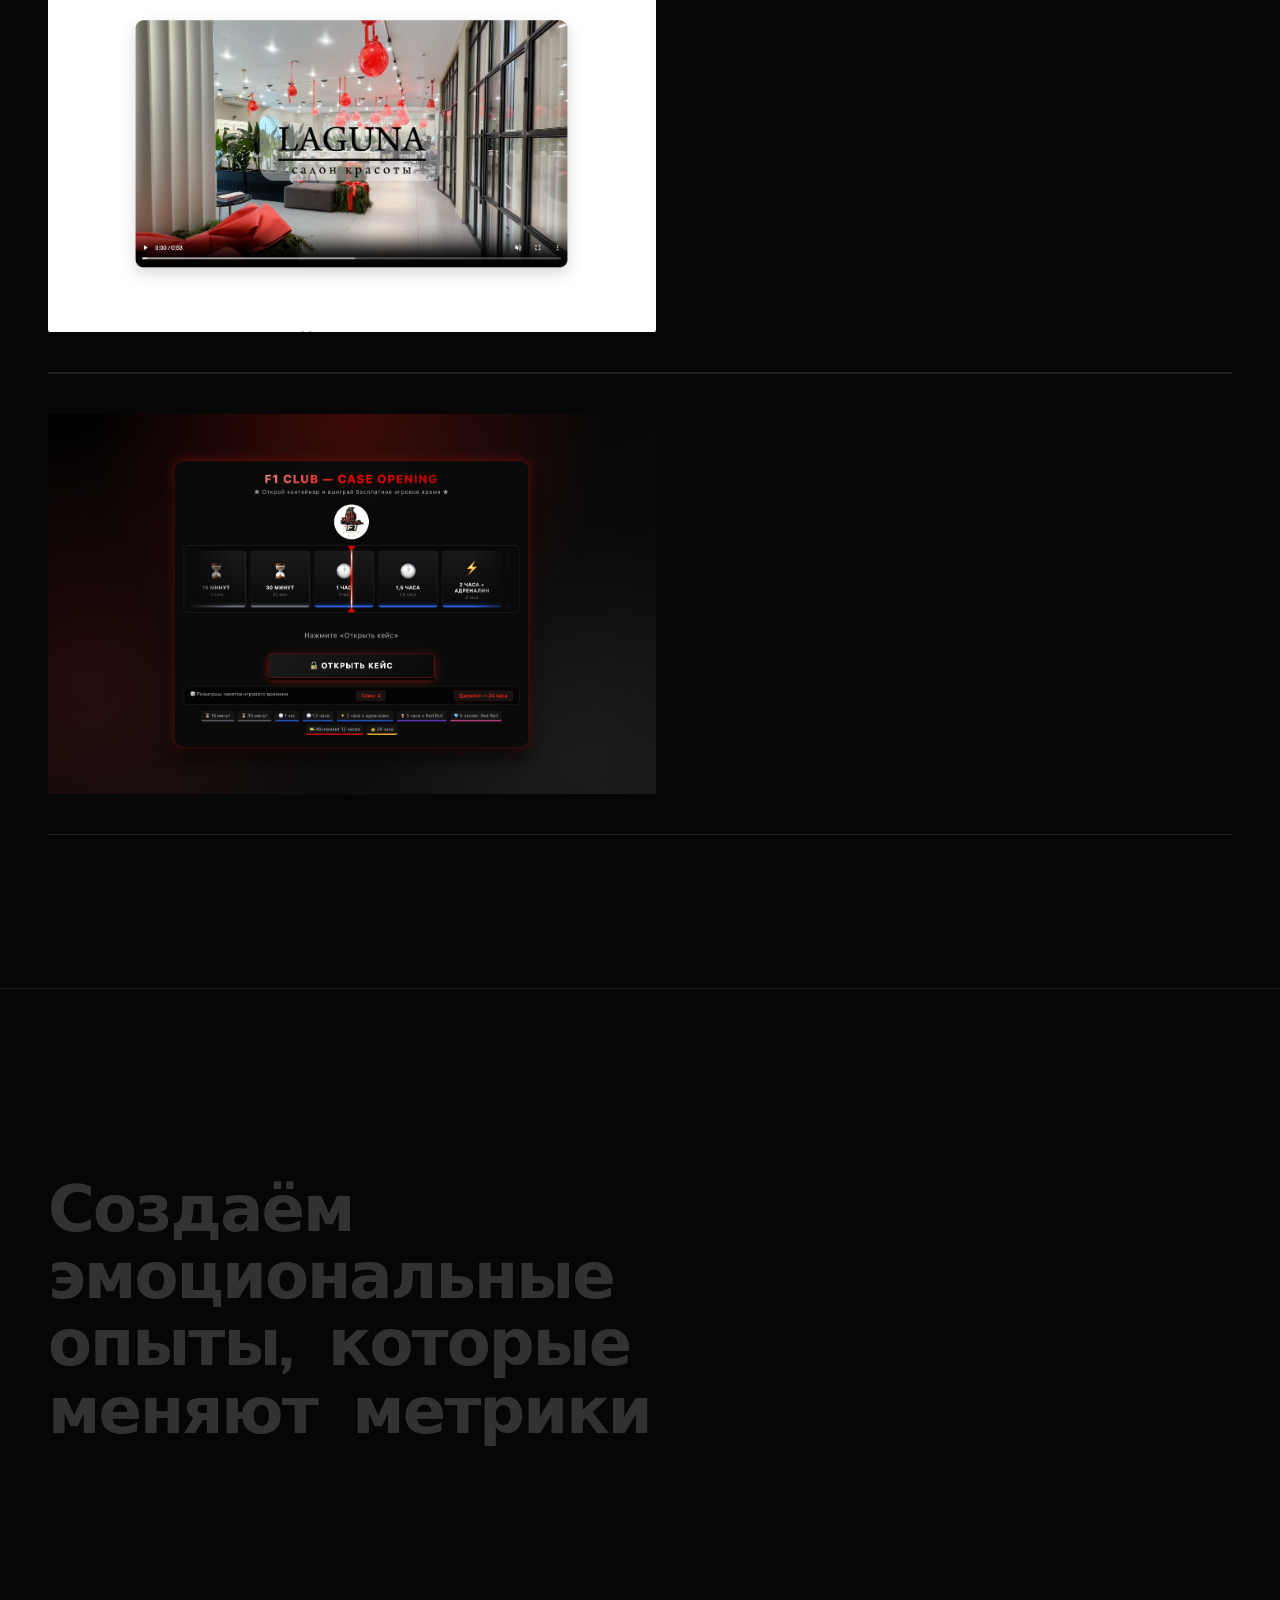
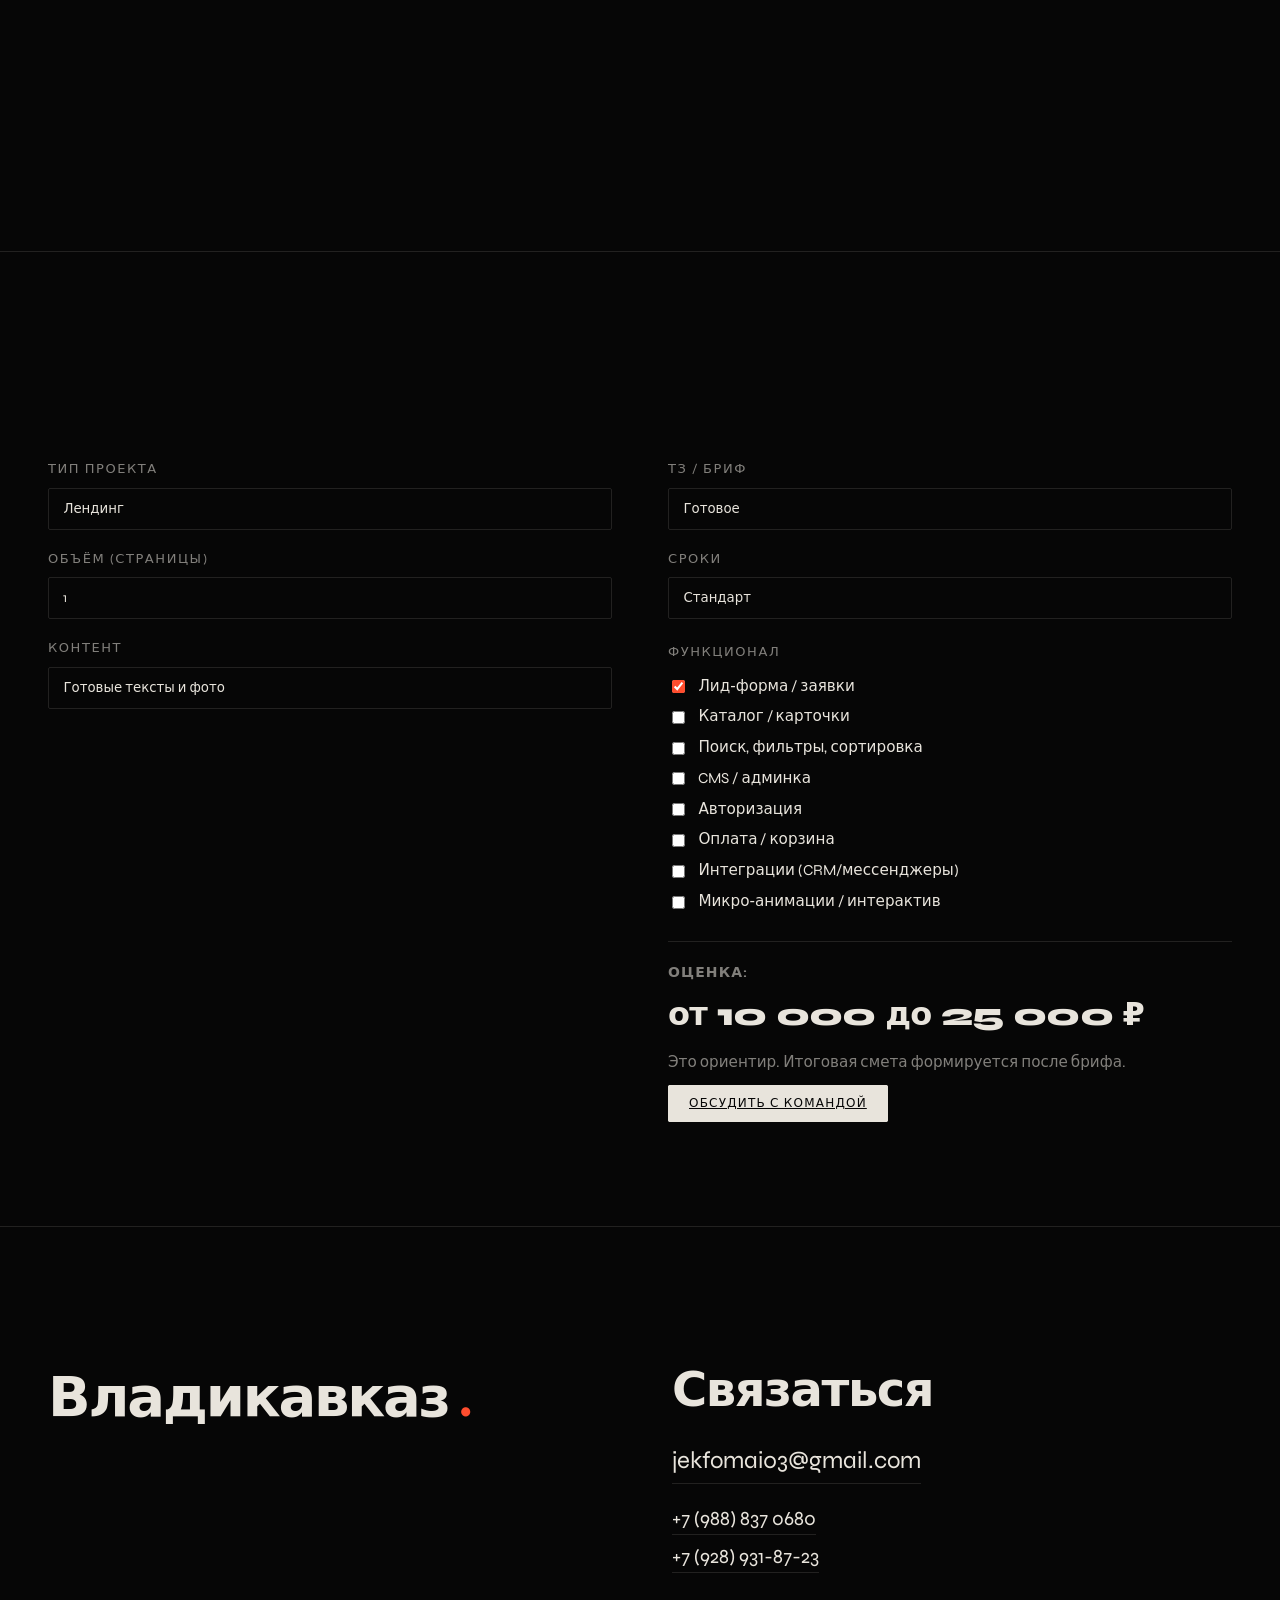
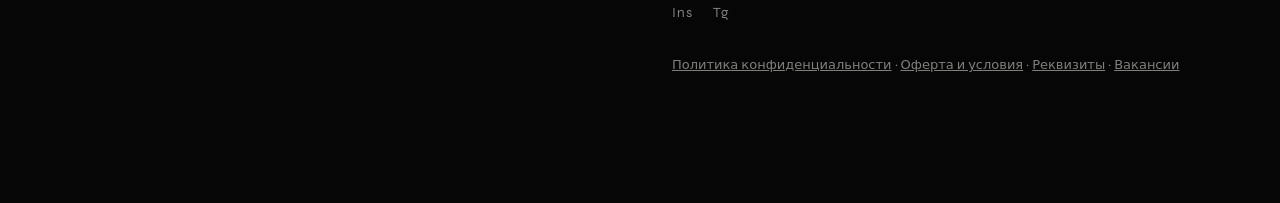
==== commit 7e18d920: "Update index.html" ====
--- a/index.html
+++ b/index.html
@@ -257,7 +257,7 @@
           <a class="footer__email" href="mailto:hello@oscode.studio">jekfomai03@gmail.com</a>
           <ul class="footer__phones" aria-label="Телефоны">
             <li>
-              <a class="footer__phone" href="tel:+79194249223">+7 (919) 424-92-23</a>
+              <a class="footer__phone" href="tel:+79888370680">+7 (988) 837 0680 </a>
             </li>
             <li>
               <a class="footer__phone" href="tel:+79289318723">+7 (928) 931-87-23</a>
